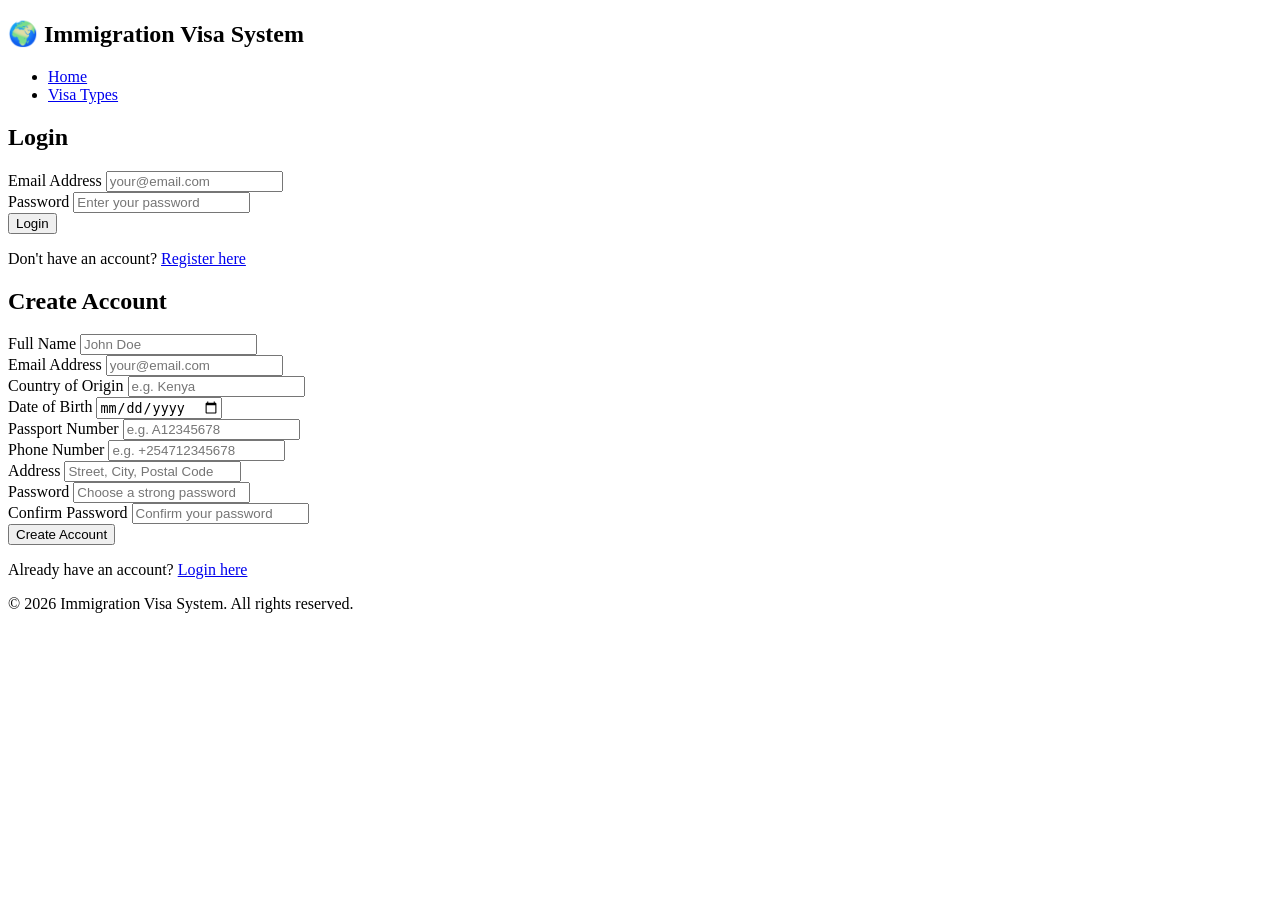
==== Frontend/login.html @ a8e33d73 "Add safe JSON parsing to login/register to surface real errors" ====
<!DOCTYPE html>
<html lang="en">
<head>
    <meta charset="UTF-8">
    <meta name="viewport" content="width=device-width, initial-scale=1.0">
    <title>Login / Register - Immigration Visa System</title>
    <link rel="stylesheet" href="style.css">
</head>
<body>
    <!-- Navigation Bar -->
    <nav class="navbar">
        <div class="container">
            <div class="navbar-brand">
                <h1>🌍 Immigration Visa System</h1>
            </div>
            <ul class="navbar-menu">
                <li><a href="index.html">Home</a></li>
                <li><a href="index.html#visa-types">Visa Types</a></li>
            </ul>
        </div>
    </nav>

    <!-- Auth Container -->
    <div class="auth-container">
        <div class="auth-wrapper">
            <!-- Login Form -->
            <div id="login-form" class="auth-form active">
                <h2>Login</h2>
                <form onsubmit="handleLogin(event)">
                    <div class="form-group">
                        <label for="login-email">Email Address</label>
                        <input type="email" id="login-email" name="email" required placeholder="your@email.com">
                    </div>
                    <div class="form-group">
                        <label for="login-password">Password</label>
                        <input type="password" id="login-password" name="password" required placeholder="Enter your password">
                    </div>
                    <button type="submit" class="btn btn-primary btn-block">Login</button>
                </form>
                <p class="toggle-text">Don't have an account? <a href="#" onclick="toggleForms()">Register here</a></p>
            </div>

            <!-- Register Form -->
            <div id="register-form" class="auth-form">
                <h2>Create Account</h2>
                <form onsubmit="handleRegister(event)">
                    <div class="form-group">
                        <label for="register-name">Full Name</label>
                        <input type="text" id="register-name" name="full_name" required placeholder="John Doe">
                    </div>
                    <div class="form-group">
                        <label for="register-email">Email Address</label>
                        <input type="email" id="register-email" name="email" required placeholder="your@email.com">
                    </div>

                    <!-- Personal Details -->
                    <div class="form-group">
                        <label for="register-country">Country of Origin</label>
                        <input type="text" id="register-country" name="country_of_origin" placeholder="e.g. Kenya">
                    </div>
                    <div class="form-group">
                        <label for="register-dob">Date of Birth</label>
                        <input type="date" id="register-dob" name="date_of_birth">
                    </div>
                    <div class="form-group">
                        <label for="register-passport">Passport Number</label>
                        <input type="text" id="register-passport" name="passport_number" placeholder="e.g. A12345678">
                    </div>
                    <div class="form-group">
                        <label for="register-phone">Phone Number</label>
                        <input type="tel" id="register-phone" name="phone_number" placeholder="e.g. +254712345678">
                    </div>
                    <div class="form-group">
                        <label for="register-address">Address</label>
                        <input type="text" id="register-address" name="address" placeholder="Street, City, Postal Code">
                    </div>
                    <!-- END Personal Details -->

                    <div class="form-group">
                        <label for="register-password">Password</label>
                        <input type="password" id="register-password" name="password" required placeholder="Choose a strong password">
                    </div>
                    <div class="form-group">
                        <label for="register-confirm">Confirm Password</label>
                        <input type="password" id="register-confirm" name="confirm_password" required placeholder="Confirm your password">
                    </div>
                    <button type="submit" class="btn btn-primary btn-block">Create Account</button>
                </form>
                <p class="toggle-text">Already have an account? <a href="#" onclick="toggleForms()">Login here</a></p>
            </div>
        </div>
    </div>

    <!-- Footer -->
    <footer class="footer">
        <div class="container">
            <p>&copy; 2026 Immigration Visa System. All rights reserved.</p>
        </div>
    </footer>

    <script>
        // Use local backend when testing on 127.0.0.1/localhost,
        // otherwise use a relative path (same domain as deployed on Vercel)
        const API_BASE = (window.location.hostname === "127.0.0.1" || window.location.hostname === "localhost")
            ? "http://127.0.0.1:8000"
            : "";

        function toggleForms() {
            const loginForm = document.getElementById('login-form');
            const registerForm = document.getElementById('register-form');
            document.querySelector('#register-form form').reset();
            loginForm.classList.toggle('active');
            registerForm.classList.toggle('active');
        }

        // Helper: safely parse a response as JSON, and surface the real
        // error (status code + raw body) if the server didn't return JSON.
        async function parseJsonSafe(response) {
            const text = await response.text();
            try {
                return { ok: response.ok, status: response.status, data: JSON.parse(text) };
            } catch (e) {
                throw new Error(
                    `Server returned status ${response.status} (non-JSON response): ${text.slice(0, 200)}`
                );
            }
        }

        function handleLogin(event) {
            event.preventDefault();
            const email = document.getElementById('login-email').value;
            const password = document.getElementById('login-password').value;

            fetch(`${API_BASE}/api/login`, {
                method: 'POST',
                headers: {
                    'Content-Type': 'application/json',
                },
                body: JSON.stringify({ email, password })
            })
            .then(parseJsonSafe)
            .then(({ ok, data }) => {
                if (ok && data.access_token) {
                    localStorage.setItem('token', data.access_token);
                    localStorage.setItem('user', JSON.stringify(data.user));
                    window.location.href = 'dashboard.html';
                } else {
                    alert('Login failed: ' + (data.detail || 'Unknown error'));
                }
            })
            .catch(error => {
                console.error('Error:', error);
                alert('Login failed: ' + error.message);
            });
        }

        function handleRegister(event) {
            event.preventDefault();
            const name = document.getElementById('register-name').value;
            const email = document.getElementById('register-email').value;
            const password = document.getElementById('register-password').value;
            const confirmPassword = document.getElementById('register-confirm').value;

            const countryOfOrigin = document.getElementById('register-country').value;
            const dateOfBirth = document.getElementById('register-dob').value;
            const passportNumber = document.getElementById('register-passport').value;
            const phoneNumber = document.getElementById('register-phone').value;
            const address = document.getElementById('register-address').value;

            if (password !== confirmPassword) {
                alert('Passwords do not match!');
                return;
            }

            fetch(`${API_BASE}/api/register`, {
                method: 'POST',
                headers: {
                    'Content-Type': 'application/json',
                },
                body: JSON.stringify({
                    full_name: name,
                    email,
                    password,
                    country_of_origin: countryOfOrigin,
                    date_of_birth: dateOfBirth,
                    passport_number: passportNumber,
                    phone_number: phoneNumber,
                    address: address
                })
            })
            .then(parseJsonSafe)
            .then(({ ok, data }) => {
                if (ok && data.id) {
                    alert('Account created successfully! Please login.');
                    document.getElementById('register-form').reset();
                    toggleForms();
                } else {
                    alert('Registration failed: ' + (data.detail || 'Unknown error'));
                }
            })
            .catch(error => {
                console.error('Error:', error);
                alert('Registration failed: ' + error.message);
            });
        }

        // Check if already logged in
        window.addEventListener('load', () => {
            const token = localStorage.getItem('token');
            if (token) {
                window.location.href = 'dashboard.html';
            }
        });
    </script>
</body>
</html>
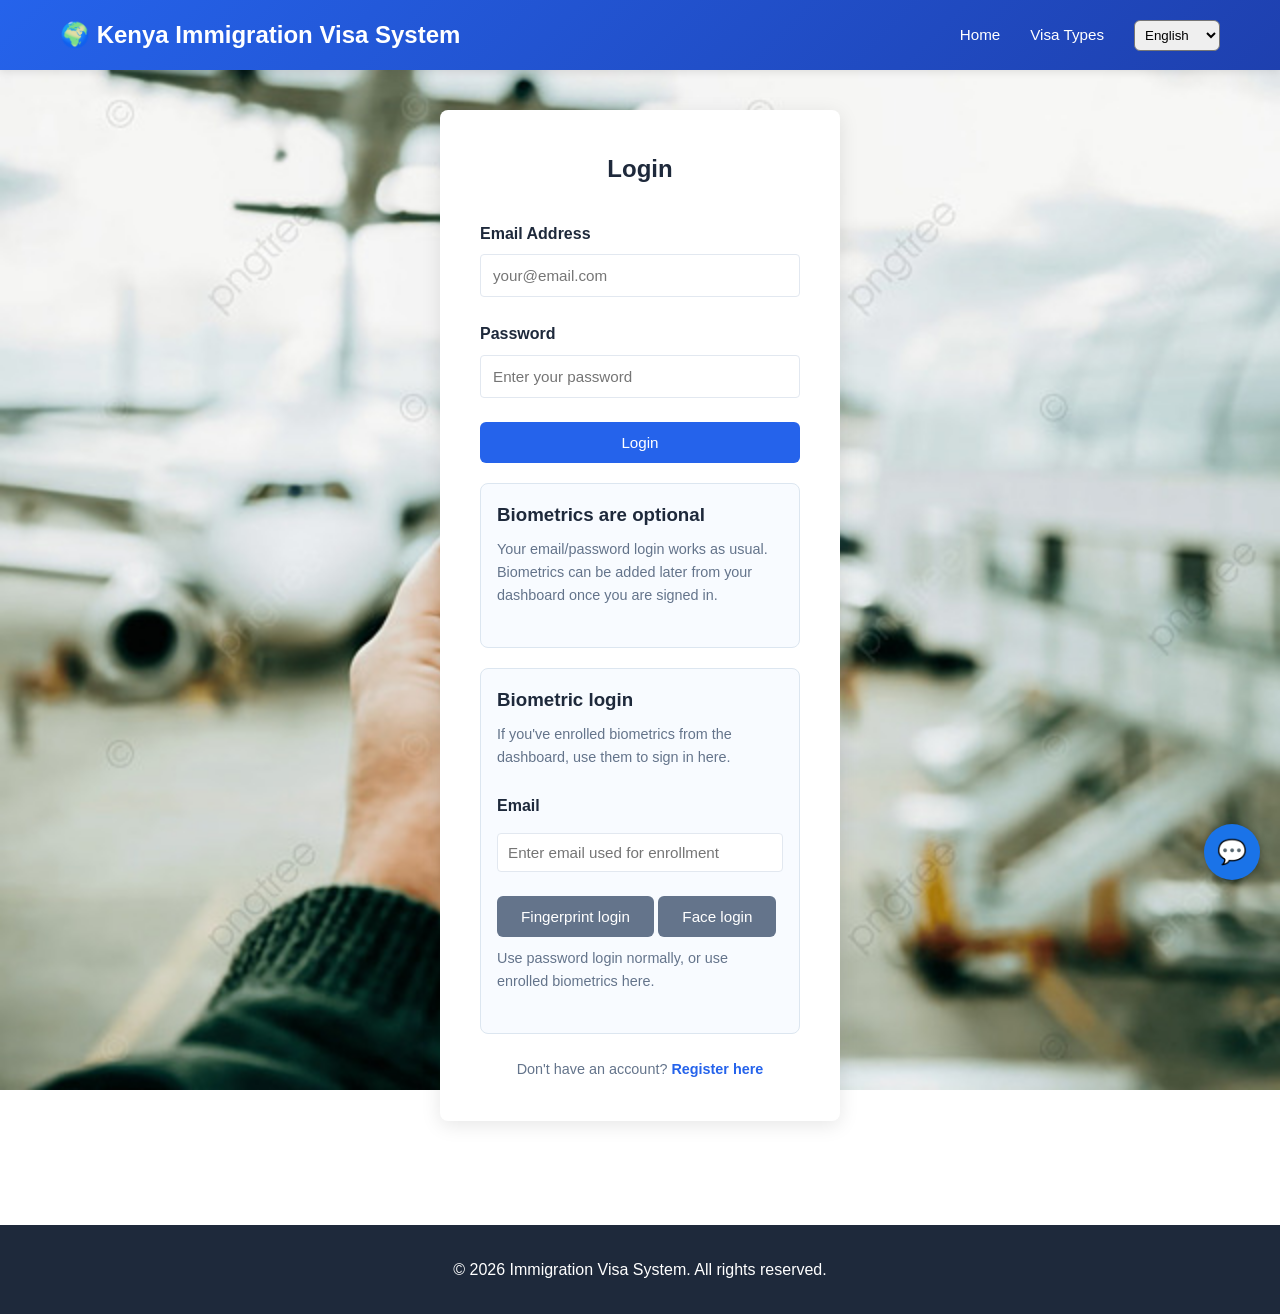
==== commit 82e3cb9f: "Add frontend localization, biometric pages, and cleanup ignored sensitive artifacts" ====
--- a/Frontend/login.html
+++ b/Frontend/login.html
@@ -3,19 +3,25 @@
 <head>
     <meta charset="UTF-8">
     <meta name="viewport" content="width=device-width, initial-scale=1.0">
-    <title>Login / Register - Immigration Visa System</title>
+    <title>Login / Register - Kenya Immigration Visa System</title>
     <link rel="stylesheet" href="style.css">
 </head>
-<body>
+<body class="page-login">
     <!-- Navigation Bar -->
     <nav class="navbar">
         <div class="container">
             <div class="navbar-brand">
-                <h1>🌍 Immigration Visa System</h1>
+                <h1>🌍 Kenya Immigration Visa System</h1>
             </div>
             <ul class="navbar-menu">
-                <li><a href="index.html">Home</a></li>
-                <li><a href="index.html#visa-types">Visa Types</a></li>
+                <li><a href="index.html" data-i18n="nav_home">Home</a></li>
+                <li><a href="index.html#visa-types" data-i18n="nav_visa_types">Visa Types</a></li>
+                <li>
+                    <select id="lang-switcher" style="padding:6px; border-radius:6px;">
+                        <option value="en">English</option>
+                        <option value="sw">Kiswahili</option>
+                    </select>
+                </li>
             </ul>
         </div>
     </nav>
@@ -25,68 +31,89 @@
         <div class="auth-wrapper">
             <!-- Login Form -->
             <div id="login-form" class="auth-form active">
-                <h2>Login</h2>
+                <h2 data-i18n="login_title">Login</h2>
                 <form onsubmit="handleLogin(event)">
                     <div class="form-group">
-                        <label for="login-email">Email Address</label>
-                        <input type="email" id="login-email" name="email" required placeholder="your@email.com">
-                    </div>
-                    <div class="form-group">
-                        <label for="login-password">Password</label>
-                        <input type="password" id="login-password" name="password" required placeholder="Enter your password">
-                    </div>
-                    <button type="submit" class="btn btn-primary btn-block">Login</button>
+                        <label for="login-email" data-i18n="login_email_label">Email Address</label>
+                        <input type="email" id="login-email" name="email" required placeholder="your@email.com" data-i18n-placeholder="placeholder_email">
+                    </div>
+                    <div class="form-group">
+                        <label for="login-password" data-i18n="login_password_label">Password</label>
+                        <input type="password" id="login-password" name="password" required placeholder="Enter your password" data-i18n-placeholder="placeholder_password">
+                    </div>
+                    <button type="submit" class="btn btn-primary btn-block" data-i18n="btn_login">Login</button>
                 </form>
-                <p class="toggle-text">Don't have an account? <a href="#" onclick="toggleForms()">Register here</a></p>
+
+                <div id="biometric-login-note" style="margin-top: 20px; padding: 16px; border: 1px solid #dce6f0; border-radius: 8px; background: #f8fbff;">
+                    <h3 style="margin: 0 0 8px 0;" data-i18n="biometric_optional_title">Biometrics are optional</h3>
+                    <p class="form-help" data-i18n="biometric_optional_desc">Your email/password login works as usual. Biometrics can be added later from your dashboard once you are signed in.</p>
+                </div>
+
+                <div id="biometric-login-panel" style="margin-top: 20px; padding: 16px; border: 1px solid #dce6f0; border-radius: 8px; background: #f8fbff;">
+                    <h3 style="margin: 0 0 8px 0;" data-i18n="biometric_login_title">Biometric login</h3>
+                    <p class="form-help" data-i18n="biometric_login_desc">If you've enrolled biometrics from the dashboard, use them to sign in here.</p>
+                    <div class="form-group">
+                        <label for="bio-login-email" data-i18n="label_bio_email">Email</label>
+                        <input type="email" id="bio-login-email" placeholder="Enter email used for enrollment" data-i18n-placeholder="placeholder_bio_email" style="width: 100%; padding: 10px; margin-top: 6px;" />
+                    </div>
+                    <div style="margin-top: 10px;">
+                        <button type="button" class="btn btn-secondary" id="bio-login-fingerprint" data-i18n="btn_fingerprint_login">Fingerprint login</button>
+                        <button type="button" class="btn btn-secondary" id="bio-login-face" data-i18n="btn_face_login">Face login</button>
+                    </div>
+                    <p id="biometric-login-panel-status" class="form-help" style="margin-top:10px;" data-i18n="biometric_login_status">Use password login normally, or use enrolled biometrics here.</p>
+                    <video id="bio-login-video" autoplay playsinline width="280" height="210" style="display:none; border-radius:8px; background:#000; margin-top:10px;"></video>
+                    <canvas id="bio-login-canvas" width="280" height="210" style="display:none;"></canvas>
+                </div>
+                <p class="toggle-text"><span data-i18n="login_no_account">Don't have an account?</span> <a href="#" onclick="toggleForms()" data-i18n="register_here">Register here</a></p>
             </div>
 
             <!-- Register Form -->
             <div id="register-form" class="auth-form">
-                <h2>Create Account</h2>
+                <h2 data-i18n="register_title">Create Account</h2>
                 <form onsubmit="handleRegister(event)">
                     <div class="form-group">
-                        <label for="register-name">Full Name</label>
-                        <input type="text" id="register-name" name="full_name" required placeholder="John Doe">
-                    </div>
-                    <div class="form-group">
-                        <label for="register-email">Email Address</label>
-                        <input type="email" id="register-email" name="email" required placeholder="your@email.com">
+                        <label for="register-name" data-i18n="label_full_name">Full Name</label>
+                        <input type="text" id="register-name" name="full_name" required placeholder="John Doe" data-i18n-placeholder="placeholder_full_name">
+                    </div>
+                    <div class="form-group">
+                        <label for="register-email" data-i18n="login_email_label">Email Address</label>
+                        <input type="email" id="register-email" name="email" required placeholder="your@email.com" data-i18n-placeholder="placeholder_email">
                     </div>
 
                     <!-- Personal Details -->
                     <div class="form-group">
-                        <label for="register-country">Country of Origin</label>
-                        <input type="text" id="register-country" name="country_of_origin" placeholder="e.g. Kenya">
-                    </div>
-                    <div class="form-group">
-                        <label for="register-dob">Date of Birth</label>
+                        <label for="register-country" data-i18n="label_country_of_origin">Country of Origin</label>
+                        <input type="text" id="register-country" name="country_of_origin" placeholder="e.g. Kenya" data-i18n-placeholder="placeholder_country_of_origin">
+                    </div>
+                    <div class="form-group">
+                        <label for="register-dob" data-i18n="label_date_of_birth">Date of Birth</label>
                         <input type="date" id="register-dob" name="date_of_birth">
                     </div>
                     <div class="form-group">
-                        <label for="register-passport">Passport Number</label>
-                        <input type="text" id="register-passport" name="passport_number" placeholder="e.g. A12345678">
-                    </div>
-                    <div class="form-group">
-                        <label for="register-phone">Phone Number</label>
-                        <input type="tel" id="register-phone" name="phone_number" placeholder="e.g. +254712345678">
-                    </div>
-                    <div class="form-group">
-                        <label for="register-address">Address</label>
-                        <input type="text" id="register-address" name="address" placeholder="Street, City, Postal Code">
+                        <label for="register-passport" data-i18n="label_passport_number">Passport Number</label>
+                        <input type="text" id="register-passport" name="passport_number" placeholder="e.g. A12345678" data-i18n-placeholder="placeholder_passport_number">
+                    </div>
+                    <div class="form-group">
+                        <label for="register-phone" data-i18n="label_phone_number">Phone Number</label>
+                        <input type="tel" id="register-phone" name="phone_number" placeholder="e.g. +254712345678" data-i18n-placeholder="placeholder_phone_number">
+                    </div>
+                    <div class="form-group">
+                        <label for="register-address" data-i18n="label_address">Address</label>
+                        <input type="text" id="register-address" name="address" placeholder="Street, City, Postal Code" data-i18n-placeholder="placeholder_address">
                     </div>
                     <!-- END Personal Details -->
 
                     <div class="form-group">
-                        <label for="register-password">Password</label>
-                        <input type="password" id="register-password" name="password" required placeholder="Choose a strong password">
-                    </div>
-                    <div class="form-group">
-                        <label for="register-confirm">Confirm Password</label>
-                        <input type="password" id="register-confirm" name="confirm_password" required placeholder="Confirm your password">
-                    </div>
-                    <button type="submit" class="btn btn-primary btn-block">Create Account</button>
+                        <label for="register-password" data-i18n="login_password_label">Password</label>
+                        <input type="password" id="register-password" name="password" required placeholder="Choose a strong password (min. 8 characters)" data-i18n-placeholder="placeholder_new_password">
+                    </div>
+                    <div class="form-group">
+                        <label for="register-confirm" data-i18n="label_confirm_password">Confirm Password</label>
+                        <input type="password" id="register-confirm" name="confirm_password" required placeholder="Confirm your password" data-i18n-placeholder="placeholder_confirm_password">
+                    </div>
+                    <button type="submit" class="btn btn-primary btn-block" data-i18n="btn_create_account">Create Account</button>
                 </form>
-                <p class="toggle-text">Already have an account? <a href="#" onclick="toggleForms()">Login here</a></p>
+                <p class="toggle-text"><span data-i18n="register_have_account">Already have an account?</span> <a href="#" onclick="toggleForms()" data-i18n="login_here">Login here</a></p>
             </div>
         </div>
     </div>
@@ -98,6 +125,7 @@
         </div>
     </footer>
 
+    <script src="i18n.js"></script>
     <script>
         // Use local backend when testing on 127.0.0.1/localhost,
         // otherwise use a relative path (same domain as deployed on Vercel)
@@ -124,6 +152,384 @@
                     `Server returned status ${response.status} (non-JSON response): ${text.slice(0, 200)}`
                 );
             }
+        }
+
+        // Helper: FastAPI validation errors return `detail` as an array of
+        // objects (e.g. [{msg: "...", loc: [...], type: "..."}]) rather than
+        // a plain string. This turns that into a readable message instead
+        // of "[object Object]".
+        function extractErrorMessage(data, fallback) {
+            if (!data) return fallback;
+            if (Array.isArray(data.detail)) {
+                return data.detail.map(d => d.msg || JSON.stringify(d)).join('; ');
+            }
+            if (typeof data.detail === 'string') {
+                return data.detail;
+            }
+            return fallback;
+        }
+
+        function bufferToBase64url(buffer) {
+            const bytes = new Uint8Array(buffer);
+            let str = '';
+            for (const b of bytes) str += String.fromCharCode(b);
+            return btoa(str).replace(/\+/g, '-').replace(/\//g, '_').replace(/=+$/, '');
+        }
+
+        function base64urlToBuffer(base64url) {
+            const padded = base64url.replace(/-/g, '+').replace(/_/g, '/').padEnd(
+                base64url.length + ((4 - (base64url.length % 4)) % 4), '='
+            );
+            const raw = atob(padded);
+            const buffer = new ArrayBuffer(raw.length);
+            const bytes = new Uint8Array(buffer);
+            for (let i = 0; i < raw.length; i++) bytes[i] = raw.charCodeAt(i);
+            return buffer;
+        }
+
+        function credentialToJSON(cred, isRegistration = false) {
+            const base = { id: cred.id, rawId: bufferToBase64url(cred.rawId), type: cred.type };
+            if (cred.response) {
+                base.response = {
+                    clientDataJSON: bufferToBase64url(cred.response.clientDataJSON)
+                };
+                if (isRegistration) {
+                    base.response.attestationObject = bufferToBase64url(cred.response.attestationObject);
+                } else {
+                    base.response.authenticatorData = bufferToBase64url(cred.response.authenticatorData);
+                    base.response.signature = bufferToBase64url(cred.response.signature);
+                    base.response.userHandle = cred.response.userHandle ? bufferToBase64url(cred.response.userHandle) : null;
+                }
+            }
+            return base;
+        }
+
+        async function getUserIdByEmail(email) {
+            const response = await fetch(`${API_BASE}/api/users/by-email/${encodeURIComponent(email)}`);
+            if (!response.ok) {
+                const err = await response.json().catch(() => ({}));
+                throw new Error(err.detail || 'User not found');
+            }
+            const data = await response.json();
+            return data.id;
+        }
+
+        async function authenticateBiometric(email, method) {
+            const response = await fetch(`${API_BASE}/api/login/biometric`, {
+                method: 'POST',
+                headers: { 'Content-Type': 'application/json' },
+                body: JSON.stringify({ email, method })
+            });
+            if (!response.ok) {
+                const err = await response.json().catch(() => ({}));
+                throw new Error(err.detail || 'Biometric login failed');
+            }
+            return response.json();
+        }
+
+        async function verifyFaceBiometric(userId, blob) {
+            if (!blob) {
+                throw new Error('Face photo is required for verification');
+            }
+            const formData = new FormData();
+            formData.append('photo', blob, 'face.jpg');
+            const response = await fetch(`${API_BASE}/api/users/${userId}/biometrics/face/verify`, {
+                method: 'POST',
+                body: formData
+            });
+            if (!response.ok) {
+                const err = await response.json().catch(() => ({}));
+                throw new Error(err.detail || 'Face verification failed');
+            }
+            return response.json();
+        }
+
+        async function loginWithFingerprintBiometric() {
+            const status = document.getElementById('biometric-login-panel-status');
+            const email = document.getElementById('bio-login-email').value.trim();
+            if (!email) {
+                status.textContent = 'Enter your email before attempting fingerprint login.';
+                return;
+            }
+
+            try {
+                const userId = await getUserIdByEmail(email);
+                status.textContent = 'Starting fingerprint authentication...';
+                const startRes = await fetch(`${API_BASE}/api/users/${userId}/biometrics/fingerprint/verify/start`, {
+                    method: 'POST'
+                });
+                if (!startRes.ok) {
+                    const err = await startRes.json().catch(() => ({}));
+                    throw new Error(err.detail || 'Could not start fingerprint verification');
+                }
+                const { publicKey } = await startRes.json();
+                publicKey.challenge = base64urlToBuffer(publicKey.challenge);
+                publicKey.allowCredentials = publicKey.allowCredentials?.map(c => ({
+                    ...c,
+                    id: base64urlToBuffer(c.id)
+                })) || [];
+                const assertion = await navigator.credentials.get({ publicKey });
+                const credential = credentialToJSON(assertion, false);
+                const finishRes = await fetch(`${API_BASE}/api/users/${userId}/biometrics/fingerprint/verify/finish`, {
+                    method: 'POST',
+                    headers: { 'Content-Type': 'application/json' },
+                    body: JSON.stringify({ credential })
+                });
+                if (!finishRes.ok) {
+                    const err = await finishRes.json().catch(() => ({}));
+                    throw new Error(err.detail || 'Fingerprint verify failed');
+                }
+                const tokenData = await authenticateBiometric(email, 'fingerprint');
+                localStorage.setItem('token', tokenData.access_token);
+                localStorage.setItem('user', JSON.stringify(tokenData.user));
+                window.location.href = 'dashboard.html';
+            } catch (err) {
+                status.textContent = 'Fingerprint login failed: ' + err.message;
+            }
+        }
+
+        async function loginWithFaceBiometric() {
+            const status = document.getElementById('biometric-login-panel-status');
+            const email = document.getElementById('bio-login-email').value.trim();
+            if (!email) {
+                status.textContent = 'Enter your email before attempting face login.';
+                return;
+            }
+            if (!navigator.mediaDevices || !navigator.mediaDevices.getUserMedia) {
+                status.textContent = 'Your browser does not support camera access.';
+                return;
+            }
+
+            try {
+                const userId = await getUserIdByEmail(email);
+                status.textContent = 'Opening camera for face login...';
+                const video = document.getElementById('bio-login-video');
+                const canvas = document.getElementById('bio-login-canvas');
+                const stream = await navigator.mediaDevices.getUserMedia({ video: { facingMode: 'user' } });
+                video.srcObject = stream;
+                video.style.display = 'block';
+                await new Promise(resolve => video.onloadedmetadata = resolve);
+                const ctx = canvas.getContext('2d');
+                ctx.drawImage(video, 0, 0, canvas.width, canvas.height);
+                stream.getTracks().forEach(track => track.stop());
+                const blob = await new Promise(resolve => canvas.toBlob(resolve, 'image/jpeg', 0.9));
+                if (!blob) throw new Error('Unable to capture face photo');
+                status.textContent = 'Verifying face biometric...';
+                await verifyFaceBiometric(userId, blob);
+                const tokenData = await authenticateBiometric(email, 'face');
+                localStorage.setItem('token', tokenData.access_token);
+                localStorage.setItem('user', JSON.stringify(tokenData.user));
+                window.location.href = 'dashboard.html';
+            } catch (err) {
+                status.textContent = 'Face login failed: ' + err.message;
+            }
+        }
+
+        async function initBiometricLoginButtons() {
+            const fingerprintBtn = document.getElementById('bio-login-fingerprint');
+            const faceBtn = document.getElementById('bio-login-face');
+            if (fingerprintBtn) fingerprintBtn.addEventListener('click', loginWithFingerprintBiometric);
+            if (faceBtn) faceBtn.addEventListener('click', loginWithFaceBiometric);
+        }
+
+        async function uploadFaceBiometric(action, userId, token, blob) {
+            const formData = new FormData();
+            formData.append('photo', blob, 'face.jpg');
+            const response = await fetch(`${API_BASE}/api/users/${userId}/biometrics/face/${action}`, {
+                method: 'POST',
+                headers: { 'Authorization': `Bearer ${token}` },
+                body: formData
+            });
+            if (!response.ok) {
+                const err = await response.json().catch(() => ({}));
+                throw new Error(err.detail || `Face ${action} failed`);
+            }
+            return response.json();
+        }
+
+        async function enrollFingerprint(userId, token) {
+            if (!window.PublicKeyCredential || !navigator.credentials || !navigator.credentials.create) {
+                throw new Error('This browser does not support fingerprint enrollment.');
+            }
+
+            const startRes = await fetch(`${API_BASE}/api/users/${userId}/biometrics/fingerprint/register/start`, {
+                method: 'POST',
+                headers: { 'Authorization': `Bearer ${token}` }
+            });
+            if (!startRes.ok) {
+                const err = await startRes.json().catch(() => ({}));
+                throw new Error(err.detail || 'Failed to start fingerprint enrollment');
+            }
+            const { publicKey } = await startRes.json();
+            publicKey.challenge = base64urlToBuffer(publicKey.challenge);
+            if (typeof publicKey.user?.id === 'string') {
+                publicKey.user.id = base64urlToBuffer(publicKey.user.id);
+            }
+            const credential = await navigator.credentials.create({ publicKey });
+            const credentialJSON = credentialToJSON(credential, true);
+            const finishRes = await fetch(`${API_BASE}/api/users/${userId}/biometrics/fingerprint/register/finish`, {
+                method: 'POST',
+                headers: { 'Content-Type': 'application/json', 'Authorization': `Bearer ${token}` },
+                body: JSON.stringify({ credential: credentialJSON })
+            });
+            if (!finishRes.ok) {
+                const err = await finishRes.json().catch(() => ({}));
+                throw new Error(err.detail || 'Fingerprint enrollment failed');
+            }
+            return finishRes.json();
+        }
+
+        function initBiometricWidget() {
+            const widget = document.getElementById('biometric-login-widget');
+            if (!widget) return;
+
+            const user = JSON.parse(localStorage.getItem('user') || '{}');
+            const userId = user.id;
+            const token = localStorage.getItem('token');
+            const status = document.getElementById('biometric-login-status');
+            const widgetLocked = document.getElementById('biometric-locked-message');
+            const successActions = document.getElementById('login-success-actions');
+            const startBtn = document.getElementById('biometric-login-start');
+            const captureBtn = document.getElementById('biometric-login-capture');
+            const retakeBtn = document.getElementById('biometric-login-retake');
+            const video = document.getElementById('biometric-login-video');
+            const canvas = document.getElementById('biometric-login-canvas');
+            const preview = document.getElementById('biometric-login-preview');
+            const passwordBtn = document.getElementById('method-password');
+            const fingerprintBtn = document.getElementById('method-fingerprint');
+            const faceBtn = document.getElementById('method-face');
+
+            let stream = null;
+            let capturedBlob = null;
+            let selectedMethod = 'password';
+
+            const canSaveBiometric = Boolean(userId && token);
+            if (!canSaveBiometric) {
+                if (widget) widget.style.display = 'none';
+                if (widgetLocked) widgetLocked.style.display = 'block';
+                status.textContent = '';
+                if (successActions) successActions.style.display = 'none';
+                startBtn.disabled = true;
+                captureBtn.disabled = true;
+                return;
+            }
+
+            if (widget) widget.style.display = 'block';
+            if (widgetLocked) widgetLocked.style.display = 'none';
+            if (successActions) successActions.style.display = 'inline-block';
+
+            if (!navigator.mediaDevices || !navigator.mediaDevices.getUserMedia) {
+                startBtn.disabled = true;
+                status.textContent = 'Your browser does not support webcam access for face verification.';
+            } else {
+                startBtn.disabled = false;
+            }
+            captureBtn.disabled = true;
+
+            function setMethod(method) {
+                selectedMethod = method;
+                const labels = {
+                    password: 'Password login is available. Use the regular login form above.',
+                    fingerprint: 'Fingerprint enrollment is ready. Use your device scanner when prompted.',
+                    face: 'Face enrollment is ready. Start the camera and capture your photo.'
+                };
+                if (method === 'fingerprint') {
+                    captureBtn.disabled = false;
+                    captureBtn.style.display = 'inline-block';
+                    preview.style.display = 'none';
+                    video.style.display = 'none';
+                    retakeBtn.style.display = 'none';
+                } else if (method === 'face') {
+                    captureBtn.disabled = !stream;
+                    captureBtn.style.display = 'inline-block';
+                    retakeBtn.style.display = 'none';
+                }
+                status.textContent = labels[method] || 'Select a method to continue.';
+            }
+
+            passwordBtn.addEventListener('click', () => setMethod('password'));
+            fingerprintBtn.addEventListener('click', () => setMethod('fingerprint'));
+            faceBtn.addEventListener('click', () => setMethod('face'));
+
+            async function startCamera() {
+                if (!navigator.mediaDevices || !navigator.mediaDevices.getUserMedia) {
+                    status.textContent = 'Your browser does not support webcam access for face verification.';
+                    return;
+                }
+                try {
+                    stream = await navigator.mediaDevices.getUserMedia({ video: { facingMode: 'user' } });
+                    video.srcObject = stream;
+                    video.style.display = 'block';
+                    preview.style.display = 'none';
+                    captureBtn.disabled = false;
+                    captureBtn.style.display = 'inline-block';
+                    status.textContent = 'Camera ready. Position your face and click Capture.';
+                } catch (err) {
+                    status.textContent = 'Camera access was blocked: ' + err.message;
+                }
+            }
+
+            function resetPreview() {
+                capturedBlob = null;
+                preview.style.display = 'none';
+                captureBtn.style.display = 'inline-block';
+                captureBtn.disabled = true;
+                retakeBtn.style.display = 'none';
+                status.textContent = 'Click Start Camera to capture a new face photo.';
+            }
+
+            startBtn.addEventListener('click', startCamera);
+            retakeBtn.addEventListener('click', resetPreview);
+
+            captureBtn.addEventListener('click', async () => {
+                if (selectedMethod === 'fingerprint') {
+                    if (!userId || !token) {
+                        status.textContent = 'Sign in to save your fingerprint biometric.';
+                        return;
+                    }
+                    status.textContent = 'Starting fingerprint enrollment...';
+                    try {
+                        await enrollFingerprint(userId, token);
+                        status.textContent = 'Fingerprint enrolled successfully.';
+                    } catch (err) {
+                        status.textContent = 'Fingerprint enrollment failed: ' + err.message;
+                    }
+                    return;
+                }
+
+                if (!video || !canvas) return;
+                if (!userId || !token) {
+                    status.textContent = 'Sign in to save your face biometric.';
+                    return;
+                }
+                const ctx = canvas.getContext('2d');
+                ctx.drawImage(video, 0, 0, canvas.width, canvas.height);
+                canvas.toBlob(async (blob) => {
+                    capturedBlob = blob;
+                    preview.src = URL.createObjectURL(blob);
+                    preview.style.display = 'block';
+                    video.style.display = 'none';
+                    captureBtn.style.display = 'none';
+                    retakeBtn.style.display = 'inline-block';
+                    status.textContent = 'Processing your face enrollment...';
+                    if (stream) {
+                        stream.getTracks().forEach(track => track.stop());
+                    }
+
+                    try {
+                        if (selectedMethod === 'face') {
+                            await uploadFaceBiometric('register', userId, token, blob);
+                            status.textContent = 'Face biometric enrolled successfully.';
+                        } else {
+                            status.textContent = 'Select fingerprint or face to enroll.';
+                        }
+                    } catch (err) {
+                        status.textContent = 'Face enrollment failed: ' + err.message;
+                    }
+                }, 'image/jpeg', 0.9);
+            });
+
+            status.textContent = 'Select a method to enroll or use for sign-in.';
         }
 
         function handleLogin(event) {
@@ -143,9 +549,13 @@
                 if (ok && data.access_token) {
                     localStorage.setItem('token', data.access_token);
                     localStorage.setItem('user', JSON.stringify(data.user));
+                    const status = document.getElementById('biometric-login-panel-status');
+                    if (status) {
+                        status.textContent = 'Login successful. You can use biometrics later for extra security.';
+                    }
                     window.location.href = 'dashboard.html';
                 } else {
-                    alert('Login failed: ' + (data.detail || 'Unknown error'));
+                    alert('Login failed: ' + extractErrorMessage(data, 'Unknown error'));
                 }
             })
             .catch(error => {
@@ -169,6 +579,11 @@
 
             if (password !== confirmPassword) {
                 alert('Passwords do not match!');
+                return;
+            }
+
+            if (password.length < 8) {
+                alert('Password must be at least 8 characters long.');
                 return;
             }
 
@@ -195,7 +610,7 @@
                     document.getElementById('register-form').reset();
                     toggleForms();
                 } else {
-                    alert('Registration failed: ' + (data.detail || 'Unknown error'));
+                    alert('Registration failed: ' + extractErrorMessage(data, 'Unknown error'));
                 }
             })
             .catch(error => {
@@ -204,13 +619,18 @@
             });
         }
 
-        // Check if already logged in
+        // Keep the normal login flow intact; biometrics remain optional.
         window.addEventListener('load', () => {
             const token = localStorage.getItem('token');
             if (token) {
                 window.location.href = 'dashboard.html';
-            }
+                return;
+            }
+            initBiometricLoginButtons();
         });
     </script>
+
+    <!-- Chatbot widget -->
+    <script src="chatbot.js"></script>
 </body>
 </html>
--- a/Frontend/style.css
+++ b/Frontend/style.css
@@ -0,0 +1,998 @@
+/* Global Styles */
+* {
+    margin: 0;
+    padding: 0;
+    box-sizing: border-box;
+}
+
+:root {
+    --primary-color: #2563eb;
+    --secondary-color: #64748b;
+    --success-color: #10b981;
+    --warning-color: #f59e0b;
+    --danger-color: #ef4444;
+    --light-bg: #f8fafc;
+    --border-color: #e2e8f0;
+    --text-dark: #1e293b;
+    --text-light: #64748b;
+}
+
+html, body {
+    font-family: 'Segoe UI', Tahoma, Geneva, Verdana, sans-serif;
+    color: var(--text-dark);
+    background-color: #ffffff;
+    line-height: 1.6;
+}
+
+.container {
+    max-width: 1200px;
+    margin: 0 auto;
+    padding: 0 20px;
+}
+
+/* Navigation Bar */
+.navbar {
+    background: linear-gradient(135deg, var(--primary-color), #1e40af);
+    color: white;
+    padding: 1rem 0;
+    box-shadow: 0 2px 8px rgba(0, 0, 0, 0.1);
+    position: sticky;
+    top: 0;
+    z-index: 100;
+}
+
+.navbar .container {
+    display: flex;
+    justify-content: space-between;
+    align-items: center;
+}
+
+.navbar-brand h1 {
+    font-size: 1.5rem;
+    font-weight: bold;
+}
+
+.navbar-menu {
+    display: flex;
+    list-style: none;
+    gap: 30px;
+    align-items: center;
+}
+
+.navbar-menu a {
+    color: white;
+    text-decoration: none;
+    font-size: 0.95rem;
+    transition: opacity 0.3s;
+}
+
+.navbar-menu a:hover {
+    opacity: 0.8;
+}
+
+.navbar-menu li {
+    color: white;
+}
+
+/* Buttons */
+.btn {
+    display: inline-block;
+    padding: 0.75rem 1.5rem;
+    border: none;
+    border-radius: 6px;
+    font-size: 0.95rem;
+    cursor: pointer;
+    text-decoration: none;
+    transition: all 0.3s ease;
+    font-weight: 500;
+}
+
+.btn-primary {
+    background-color: var(--primary-color);
+    color: white;
+}
+
+.btn-primary:hover {
+    background-color: #1d4ed8;
+    transform: translateY(-2px);
+    box-shadow: 0 4px 12px rgba(37, 99, 235, 0.3);
+}
+
+.btn-secondary {
+    background-color: var(--secondary-color);
+    color: white;
+}
+
+.btn-secondary:hover {
+    background-color: #475569;
+}
+
+.btn-large {
+    padding: 1rem 2rem;
+    font-size: 1.1rem;
+}
+
+.btn-small {
+    padding: 0.5rem 1rem;
+    font-size: 0.85rem;
+}
+
+.btn-block {
+    width: 100%;
+}
+
+/* Hero Section */
+.hero {
+    background: linear-gradient(135deg, var(--primary-color), #1e40af);
+    color: white;
+    padding: 100px 0;
+    text-align: center;
+}
+
+.hero-content h2 {
+    font-size: 2.5rem;
+    margin-bottom: 1rem;
+    font-weight: bold;
+}
+
+.hero-content p {
+    font-size: 1.25rem;
+    margin-bottom: 2rem;
+    opacity: 0.9;
+}
+
+/* Sections */
+section {
+    padding: 60px 0;
+}
+
+section h2 {
+    font-size: 2rem;
+    margin-bottom: 3rem;
+    text-align: center;
+    color: var(--text-dark);
+}
+
+/* Visa Types Section */
+.visa-types {
+    background-color: var(--light-bg);
+}
+
+.visa-grid {
+    display: grid;
+    grid-template-columns: repeat(auto-fit, minmax(250px, 1fr));
+    gap: 30px;
+}
+
+.visa-card {
+    background: white;
+    padding: 30px;
+    border-radius: 8px;
+    box-shadow: 0 2px 8px rgba(0, 0, 0, 0.1);
+    transition: transform 0.3s, box-shadow 0.3s;
+}
+
+.visa-card:hover {
+    transform: translateY(-5px);
+    box-shadow: 0 8px 20px rgba(0, 0, 0, 0.15);
+}
+
+.visa-card h3 {
+    font-size: 1.3rem;
+    margin-bottom: 1rem;
+    color: var(--primary-color);
+}
+
+.visa-card p {
+    color: var(--text-light);
+    margin-bottom: 1.5rem;
+}
+
+.visa-card ul {
+    list-style: none;
+    padding: 0;
+}
+
+.visa-card li {
+    padding: 0.5rem 0;
+    padding-left: 1.5rem;
+    position: relative;
+    color: var(--text-light);
+}
+
+.visa-card li:before {
+    content: "✓";
+    position: absolute;
+    left: 0;
+    color: var(--success-color);
+    font-weight: bold;
+}
+
+/* About Section */
+.about {
+    background-color: white;
+}
+
+.about-content p {
+    font-size: 1.1rem;
+    color: var(--text-light);
+    margin-bottom: 2rem;
+    text-align: center;
+    max-width: 800px;
+    margin-left: auto;
+    margin-right: auto;
+}
+
+.features {
+    display: grid;
+    grid-template-columns: repeat(auto-fit, minmax(250px, 1fr));
+    gap: 30px;
+    margin-top: 3rem;
+}
+
+.feature {
+    text-align: center;
+    padding: 20px;
+}
+
+.feature h4 {
+    font-size: 1.2rem;
+    margin-bottom: 0.5rem;
+    color: var(--text-dark);
+}
+
+.feature p {
+    color: var(--text-light);
+    font-size: 0.95rem;
+}
+
+/* Auth Container */
+.auth-container {
+    display: flex;
+    justify-content: center;
+    align-items: center;
+    min-height: calc(100vh - 200px);
+    padding: 40px 20px;
+}
+
+.auth-wrapper {
+    width: 100%;
+    max-width: 400px;
+    background: white;
+    padding: 40px;
+    border-radius: 8px;
+    box-shadow: 0 4px 20px rgba(0, 0, 0, 0.1);
+}
+
+.auth-form {
+    display: none;
+}
+
+.auth-form.active {
+    display: block;
+    animation: fadeIn 0.3s ease-in;
+}
+
+@keyframes fadeIn {
+    from {
+        opacity: 0;
+        transform: translateY(10px);
+    }
+    to {
+        opacity: 1;
+        transform: translateY(0);
+    }
+}
+
+.auth-form h2 {
+    text-align: center;
+    margin-bottom: 2rem;
+    color: var(--text-dark);
+}
+
+.toggle-text {
+    text-align: center;
+    margin-top: 1.5rem;
+    color: var(--text-light);
+    font-size: 0.9rem;
+}
+
+.toggle-text a {
+    color: var(--primary-color);
+    text-decoration: none;
+    font-weight: 600;
+    cursor: pointer;
+}
+
+.toggle-text a:hover {
+    text-decoration: underline;
+}
+
+/* Form Styles */
+.form-group {
+    margin-bottom: 1.5rem;
+}
+
+.form-group label {
+    display: block;
+    margin-bottom: 0.5rem;
+    font-weight: 600;
+    color: var(--text-dark);
+}
+
+.form-group input,
+.form-group select,
+.form-group textarea {
+    width: 100%;
+    padding: 0.75rem;
+    border: 1px solid var(--border-color);
+    border-radius: 4px;
+    font-size: 0.95rem;
+    font-family: inherit;
+    transition: border-color 0.3s;
+}
+
+.form-group input:focus,
+.form-group select:focus,
+.form-group textarea:focus {
+    outline: none;
+    border-color: var(--primary-color);
+    box-shadow: 0 0 0 3px rgba(37, 99, 235, 0.1);
+}
+
+.form-group small {
+    display: block;
+    margin-top: 0.25rem;
+    color: var(--text-light);
+    font-size: 0.85rem;
+}
+
+/* Form Container */
+.form-container {
+    background-color: var(--light-bg);
+    padding: 40px 0;
+    min-height: calc(100vh - 200px);
+}
+
+.form-wrapper {
+    background: white;
+    padding: 40px;
+    border-radius: 8px;
+    box-shadow: 0 2px 8px rgba(0, 0, 0, 0.1);
+}
+
+.form-wrapper h2 {
+    margin-bottom: 2rem;
+    text-align: center;
+}
+
+.form-section {
+    margin-bottom: 2rem;
+    padding-bottom: 2rem;
+    border-bottom: 1px solid var(--border-color);
+}
+
+.form-section:last-of-type {
+    border-bottom: none;
+}
+
+.form-section h3 {
+    font-size: 1.2rem;
+    margin-bottom: 0.5rem;
+    color: var(--text-dark);
+}
+
+.form-help {
+    font-size: 0.9rem;
+    color: var(--text-light);
+    margin-bottom: 1.5rem;
+}
+
+.form-actions {
+    display: flex;
+    gap: 1rem;
+    justify-content: center;
+    margin-top: 2rem;
+}
+
+.form-actions .btn {
+    flex: 1;
+    max-width: 200px;
+}
+
+/* Checkbox and Radio Styles */
+.checkbox-group {
+    margin-top: 1.5rem;
+}
+
+.checkbox-group label {
+    display: flex;
+    align-items: center;
+    margin-bottom: 1rem;
+    font-weight: normal;
+    cursor: pointer;
+}
+
+.checkbox-group input[type="checkbox"] {
+    width: auto;
+    margin-right: 1rem;
+    cursor: pointer;
+}
+
+.checkbox-item {
+    display: flex;
+    align-items: center;
+    padding: 0.5rem 0;
+    font-weight: normal;
+}
+
+.checkbox-item input {
+    width: auto;
+    margin-right: 0.75rem;
+}
+
+/* Upload Fields */
+.upload-fields {
+    display: grid;
+    grid-template-columns: repeat(auto-fit, minmax(300px, 1fr));
+    gap: 2rem;
+}
+
+.document-list {
+    display: grid;
+    grid-template-columns: repeat(auto-fit, minmax(250px, 1fr));
+    gap: 1.5rem;
+}
+
+/* Dashboard Styles */
+.dashboard-container {
+    background-color: var(--light-bg);
+    padding: 40px 0;
+    min-height: calc(100vh - 200px);
+}
+
+.stats-grid {
+    display: grid;
+    grid-template-columns: repeat(auto-fit, minmax(200px, 1fr));
+    gap: 20px;
+    margin-bottom: 40px;
+}
+
+.stat-card {
+    background: white;
+    padding: 25px;
+    border-radius: 8px;
+    box-shadow: 0 2px 8px rgba(0, 0, 0, 0.1);
+    text-align: center;
+}
+
+.stat-card h3 {
+    font-size: 0.95rem;
+    color: var(--text-light);
+    margin-bottom: 1rem;
+    text-transform: uppercase;
+}
+
+.stat-number {
+    font-size: 2.5rem;
+    font-weight: bold;
+    color: var(--primary-color);
+}
+
+.stat-number.pending {
+    color: var(--warning-color);
+}
+
+.stat-number.approved {
+    color: var(--success-color);
+}
+
+.stat-number.rejected {
+    color: var(--danger-color);
+}
+
+/* Applications Section */
+.applications-section {
+    background: white;
+    padding: 30px;
+    border-radius: 8px;
+    box-shadow: 0 2px 8px rgba(0, 0, 0, 0.1);
+}
+
+.section-header {
+    display: flex;
+    justify-content: space-between;
+    align-items: center;
+    margin-bottom: 2rem;
+}
+
+.section-header h3 {
+    font-size: 1.3rem;
+    margin: 0;
+}
+
+.applications-table {
+    width: 100%;
+    border-collapse: collapse;
+}
+
+.applications-table thead {
+    background-color: var(--light-bg);
+}
+
+.applications-table th {
+    padding: 1rem;
+    text-align: left;
+    font-weight: 600;
+    color: var(--text-dark);
+    border-bottom: 2px solid var(--border-color);
+}
+
+.applications-table td {
+    padding: 1rem;
+    border-bottom: 1px solid var(--border-color);
+}
+
+.applications-table tbody tr:hover {
+    background-color: var(--light-bg);
+}
+
+.text-center {
+    text-align: center;
+}
+
+/* Status Badge */
+.status-badge {
+    display: inline-block;
+    padding: 0.4rem 0.8rem;
+    border-radius: 20px;
+    font-size: 0.85rem;
+    font-weight: 600;
+    text-transform: uppercase;
+}
+
+.status-submitted,
+.status-pending {
+    background-color: #dbeafe;
+    color: #1e40af;
+}
+
+.status-approved {
+    background-color: #dcfce7;
+    color: #166534;
+}
+
+.status-rejected {
+    background-color: #fee2e2;
+    color: #991b1b;
+}
+
+.status-more-info {
+    background-color: #fef3c7;
+    color: #92400e;
+}
+
+/* Status Container */
+.status-container {
+    background-color: var(--light-bg);
+    padding: 40px 0;
+    min-height: calc(100vh - 200px);
+}
+
+.back-link {
+    display: inline-block;
+    margin-bottom: 2rem;
+    color: var(--primary-color);
+    text-decoration: none;
+    font-weight: 600;
+    transition: opacity 0.3s;
+}
+
+.back-link:hover {
+    opacity: 0.8;
+}
+
+.status-card {
+    background: white;
+    padding: 40px;
+    border-radius: 8px;
+    box-shadow: 0 2px 8px rgba(0, 0, 0, 0.1);
+}
+
+.status-header {
+    display: flex;
+    justify-content: space-between;
+    align-items: center;
+    margin-bottom: 2rem;
+    padding-bottom: 2rem;
+    border-bottom: 2px solid var(--border-color);
+}
+
+.status-header h2 {
+    margin: 0;
+    color: var(--text-dark);
+}
+
+/* Timeline */
+.timeline-section {
+    margin-bottom: 3rem;
+}
+
+.timeline-section h3 {
+    margin-bottom: 2rem;
+    color: var(--text-dark);
+}
+
+.timeline {
+    position: relative;
+    padding: 2rem 0;
+}
+
+.timeline:before {
+    content: '';
+    position: absolute;
+    left: 20px;
+    top: 0;
+    bottom: 0;
+    width: 2px;
+    background-color: var(--border-color);
+}
+
+.timeline-item {
+    position: relative;
+    margin-bottom: 2rem;
+    padding-left: 80px;
+    opacity: 0.6;
+}
+
+.timeline-item.active,
+.timeline-item.completed {
+    opacity: 1;
+}
+
+.timeline-marker {
+    position: absolute;
+    left: -10px;
+    top: 5px;
+    width: 40px;
+    height: 40px;
+    border-radius: 50%;
+    background-color: var(--border-color);
+    border: 3px solid white;
+}
+
+.timeline-item.active .timeline-marker {
+    background-color: var(--primary-color);
+}
+
+.timeline-item.completed .timeline-marker {
+    background-color: var(--success-color);
+}
+
+.timeline-content h4 {
+    font-size: 1.1rem;
+    margin-bottom: 0.5rem;
+}
+
+.timeline-content p {
+    color: var(--text-light);
+    margin: 0;
+}
+
+/* Details Section */
+.details-section {
+    margin-bottom: 3rem;
+}
+
+.details-section h3 {
+    margin-bottom: 2rem;
+    color: var(--text-dark);
+}
+
+.details-grid {
+    display: grid;
+    grid-template-columns: repeat(auto-fit, minmax(220px, 1fr));
+    gap: 2rem;
+}
+
+.detail-item label {
+    display: block;
+    font-weight: 600;
+    color: var(--text-light);
+    font-size: 0.9rem;
+    text-transform: uppercase;
+    margin-bottom: 0.5rem;
+}
+
+.detail-item p {
+    color: var(--text-dark);
+    font-size: 1.1rem;
+    margin: 0;
+}
+
+/* Documents Section */
+.documents-section {
+    margin-bottom: 3rem;
+}
+
+.documents-section h3 {
+    margin-bottom: 1.5rem;
+    color: var(--text-dark);
+}
+
+.documents-list {
+    display: grid;
+    grid-template-columns: repeat(auto-fit, minmax(300px, 1fr));
+    gap: 1.5rem;
+}
+
+.document-item {
+    background-color: var(--light-bg);
+    padding: 1.5rem;
+    border-radius: 6px;
+    display: flex;
+    justify-content: space-between;
+    align-items: center;
+    border-left: 4px solid var(--primary-color);
+}
+
+.doc-info h4 {
+    margin: 0 0 0.5rem 0;
+    color: var(--text-dark);
+}
+
+.doc-info p {
+    margin: 0;
+    color: var(--success-color);
+    font-weight: 600;
+}
+
+.doc-actions {
+    margin-left: 1rem;
+}
+
+/* Messages Section */
+.messages-section {
+    margin-bottom: 2rem;
+}
+
+.messages-section h3 {
+    margin-bottom: 1.5rem;
+    color: var(--text-dark);
+}
+
+.messages-list {
+    max-height: 300px;
+    overflow-y: auto;
+}
+
+.no-messages {
+    text-align: center;
+    color: var(--text-light);
+    padding: 2rem;
+}
+
+/* Status Actions */
+.status-actions {
+    display: flex;
+    gap: 1rem;
+    justify-content: center;
+    padding-top: 2rem;
+    border-top: 1px solid var(--border-color);
+    margin-top: 2rem;
+}
+
+/* Footer */
+.footer {
+    background-color: var(--text-dark);
+    color: white;
+    text-align: center;
+    padding: 2rem 0;
+    margin-top: 4rem;
+}
+
+.footer-links {
+    margin-top: 1rem;
+}
+
+.footer-links a {
+    color: white;
+    text-decoration: none;
+    margin: 0 1rem;
+    transition: opacity 0.3s;
+}
+
+.footer-links a:hover {
+    opacity: 0.8;
+}
+
+/* Responsive Design */
+@media (max-width: 768px) {
+    .navbar-menu {
+        gap: 15px;
+        font-size: 0.85rem;
+    }
+
+    .navbar-brand h1 {
+        font-size: 1.2rem;
+    }
+
+    .hero-content h2 {
+        font-size: 1.8rem;
+    }
+
+    .hero-content p {
+        font-size: 1rem;
+    }
+
+    .visa-grid {
+        grid-template-columns: 1fr;
+    }
+
+    .features {
+        grid-template-columns: 1fr;
+    }
+
+    section {
+        padding: 40px 0;
+    }
+
+    section h2 {
+        font-size: 1.5rem;
+        margin-bottom: 2rem;
+    }
+
+    .form-wrapper {
+        padding: 20px;
+    }
+
+    .status-header {
+        flex-direction: column;
+        align-items: flex-start;
+    }
+
+    .status-header .status-badge {
+        margin-top: 1rem;
+    }
+
+    .details-grid {
+        grid-template-columns: 1fr;
+    }
+
+    .applications-table {
+        font-size: 0.85rem;
+    }
+
+    .applications-table th,
+    .applications-table td {
+        padding: 0.75rem 0.5rem;
+    }
+
+    .status-actions {
+        flex-direction: column;
+    }
+
+    .form-actions {
+        flex-direction: column;
+    }
+
+    .form-actions .btn {
+        max-width: 100%;
+    }
+}
+
+@media (max-width: 480px) {
+    .navbar-menu {
+        gap: 10px;
+        flex-wrap: wrap;
+    }
+
+    .container {
+        padding: 0 15px;
+    }
+
+    .hero {
+        padding: 50px 0;
+    }
+
+    .hero-content h2 {
+        font-size: 1.5rem;
+    }
+
+    .hero-content p {
+        font-size: 0.9rem;
+    }
+
+    .stats-grid {
+        grid-template-columns: 1fr;
+    }
+
+    .section-header {
+        flex-direction: column;
+        gap: 1rem;
+    }
+
+    .section-header .btn {
+        width: 100%;
+    }
+
+    .timeline-item {
+        padding-left: 60px;
+    }
+
+    .timeline:before {
+        left: 15px;
+    }
+
+    .timeline-marker {
+        width: 30px;
+        height: 30px;
+        left: -5px;
+    }
+}
+/* Hero flex layout with image */
+.hero-flex {
+    display: flex;
+    align-items: center;
+    justify-content: space-between;
+    gap: 3rem;
+    text-align: left;
+}
+
+.hero-flex .hero-content {
+    flex: 1;
+}
+
+.hero-image {
+    flex: 1;
+    display: flex;
+    justify-content: center;
+}
+
+.hero-image img {
+    max-width: 100%;
+    border-radius: 12px;
+    box-shadow: 0 10px 30px rgba(0, 0, 0, 0.25);
+}
+
+@media (max-width: 768px) {
+    .hero-flex {
+        flex-direction: column;
+        text-align: center;
+    }
+}
+
+/* Subtle polish */
+.navbar-brand h1 {
+    display: flex;
+    align-items: center;
+    gap: 0.5rem;
+}
+
+.visa-card h3 {
+    display: flex;
+    align-items: center;
+    gap: 0.5rem;
+}
+/* Page background image */
+body.page-login,
+body.page-dashboard {
+    background-image: url('background.jpg');
+    background-size: cover;
+    background-position: center;
+    background-attachment: fixed;
+    background-repeat: no-repeat;
+}
+
+/* Let the background show through on the dashboard instead of a flat color */
+.page-dashboard .dashboard-container {
+    background-color: rgba(248, 250, 252, 0.85);
+}
+
+/* Homepage hero: background photo with a tinted overlay so text stays readable */
+.page-index .hero {
+    background: linear-gradient(135deg, rgba(37, 99, 235, 0.85), rgba(30, 64, 175, 0.85)),
+                url('background.jpg');
+    background-size: cover;
+    background-position: center;
+}
